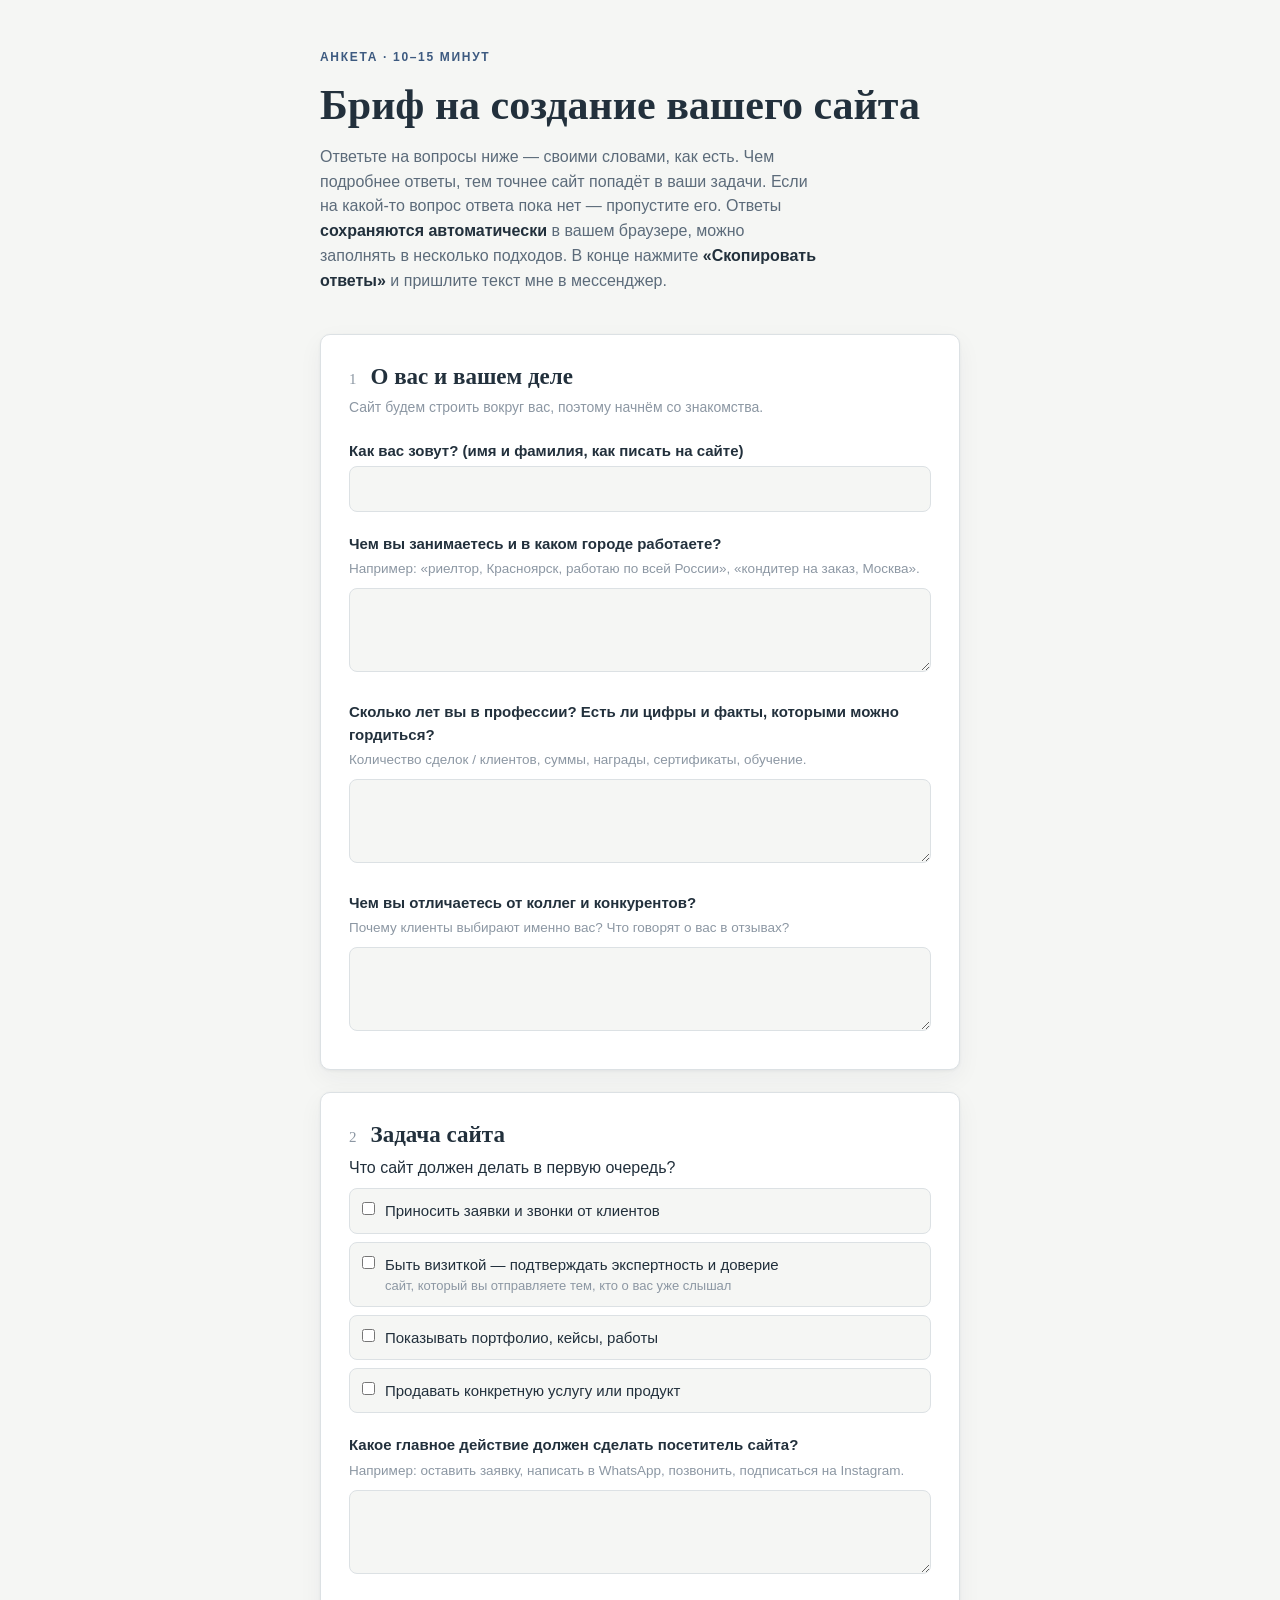
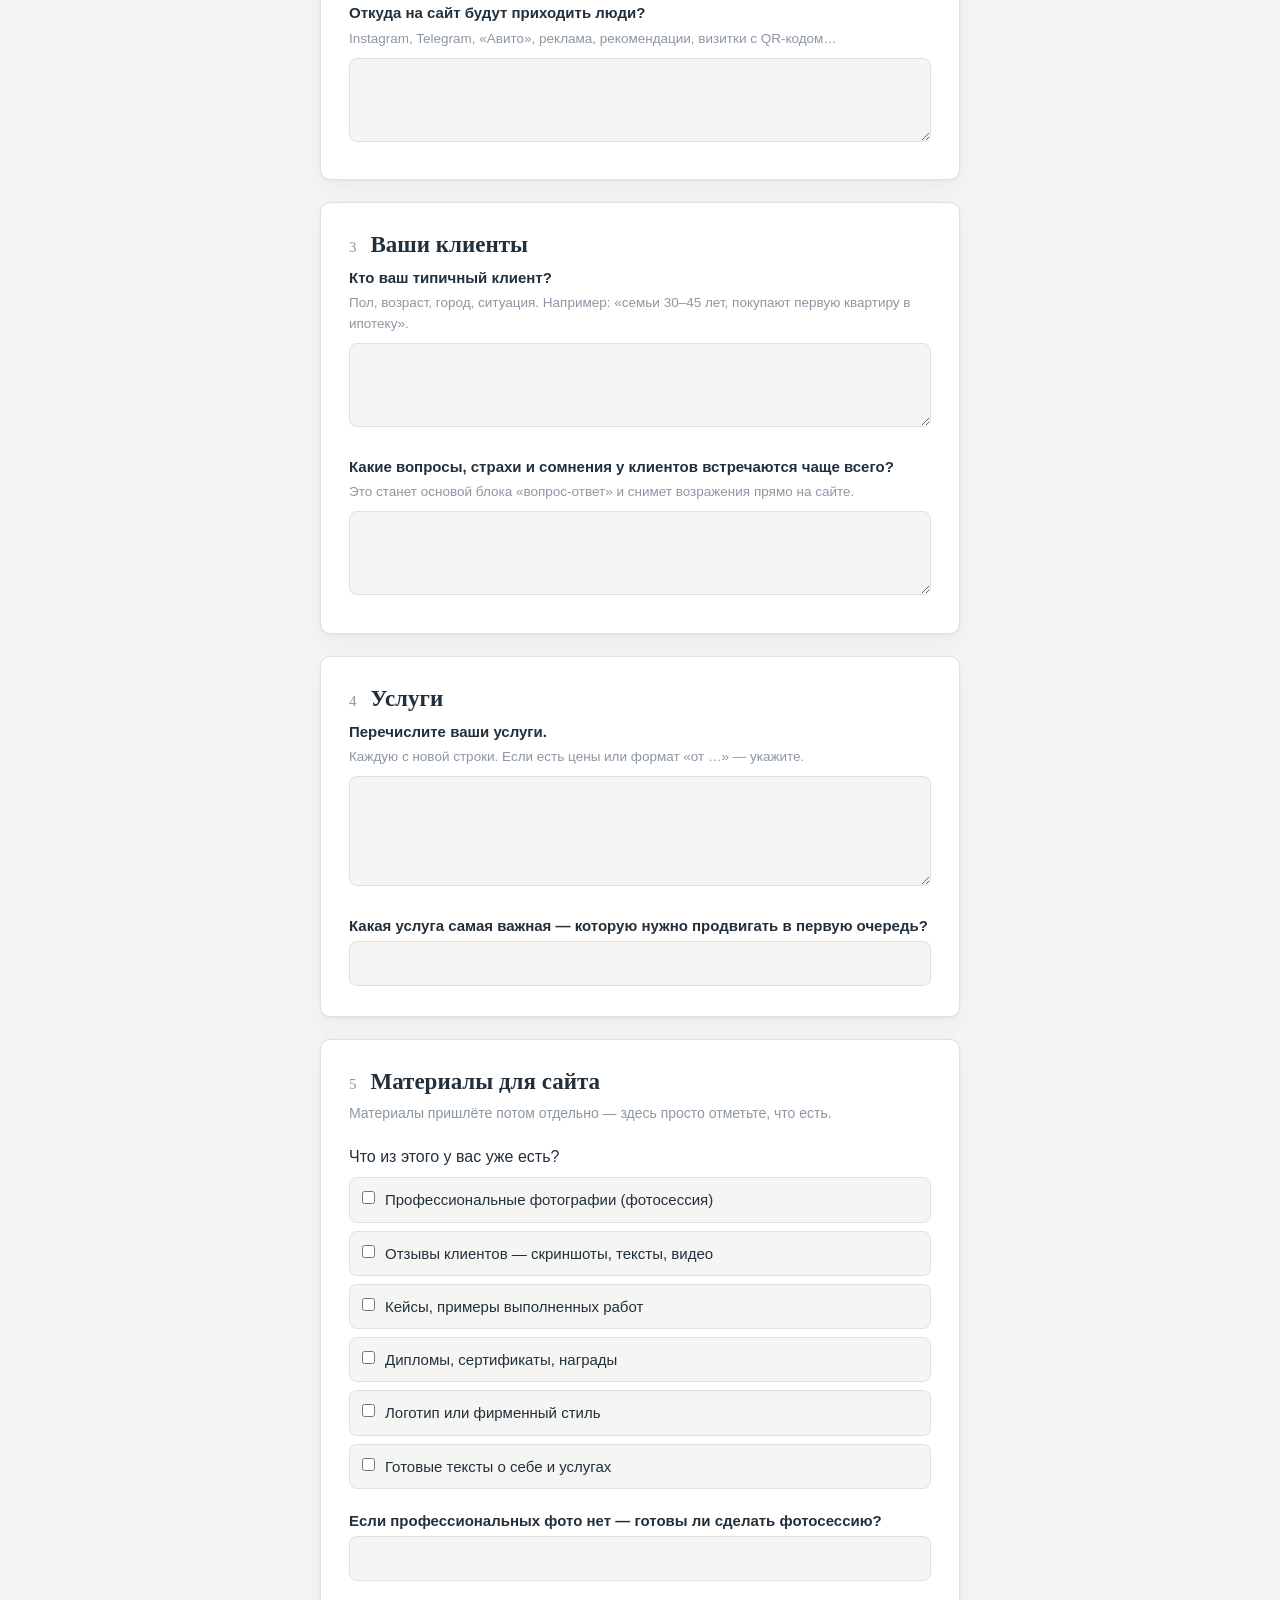
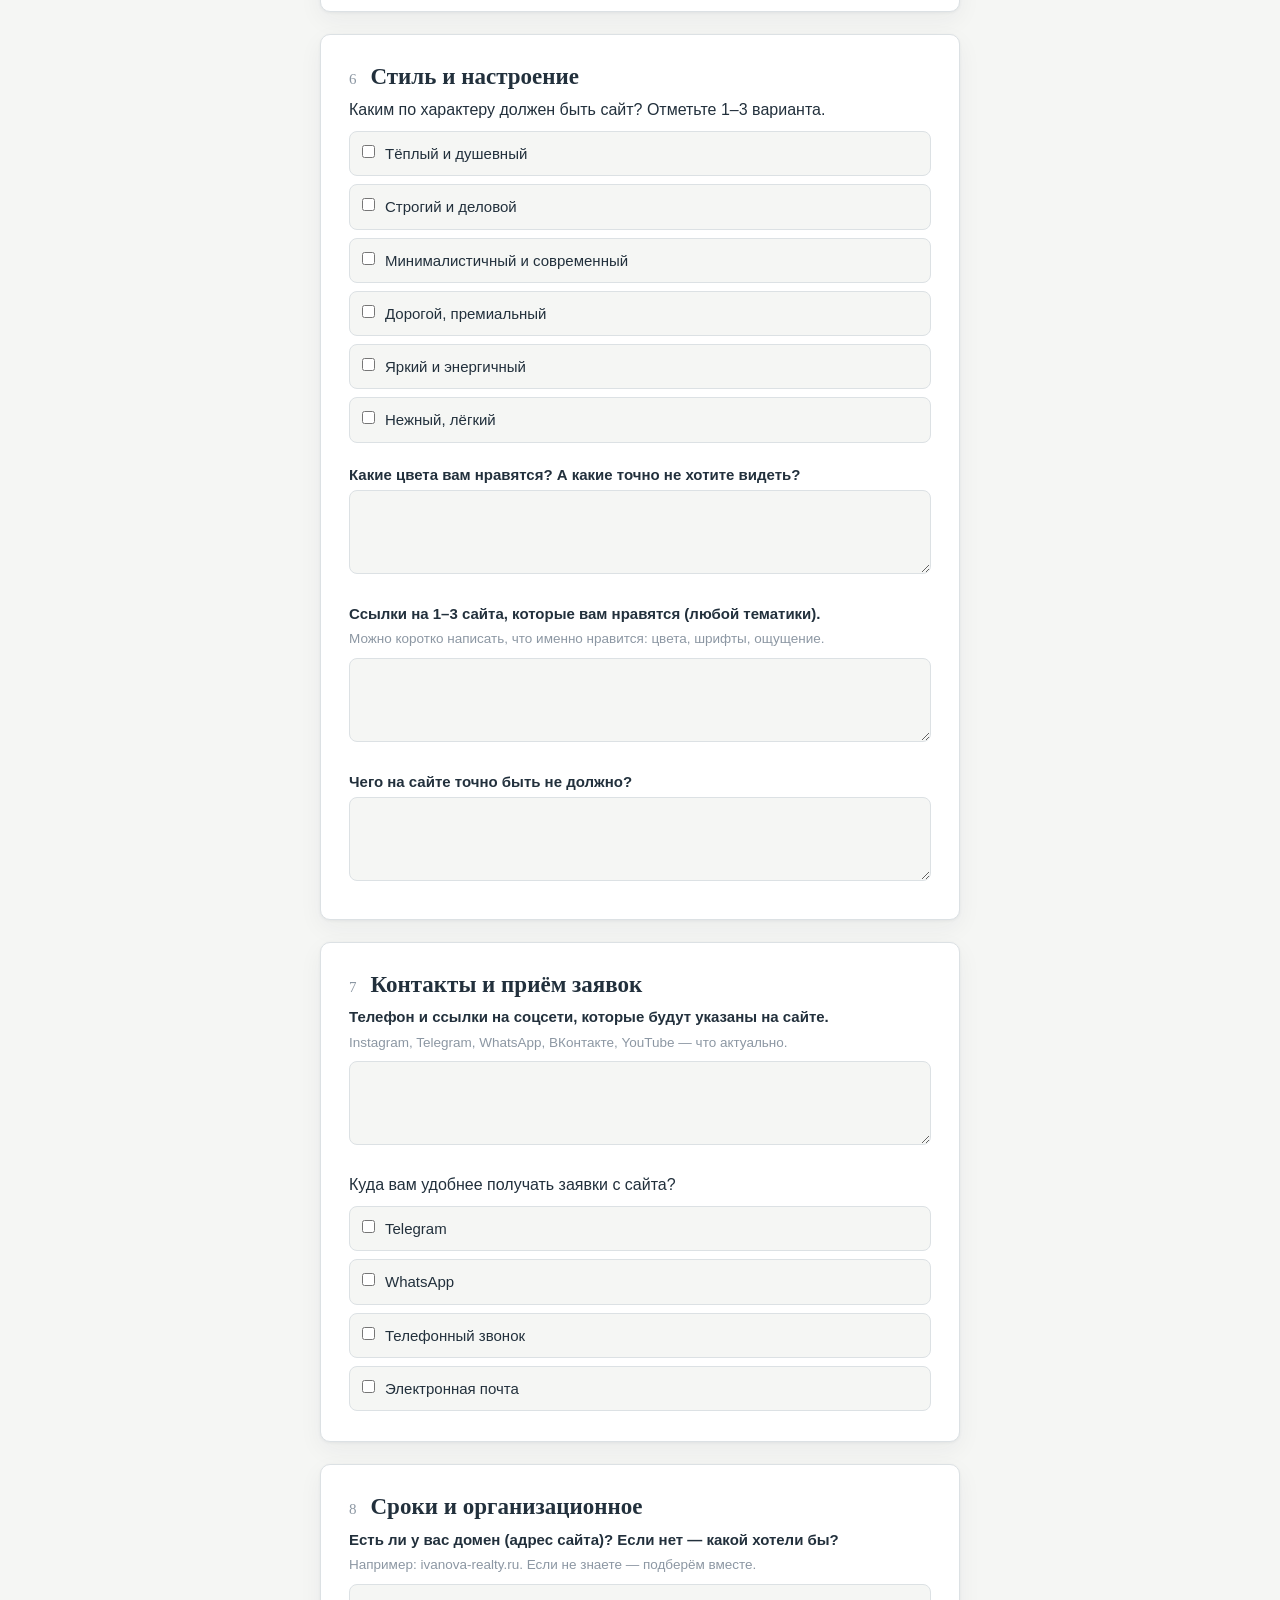
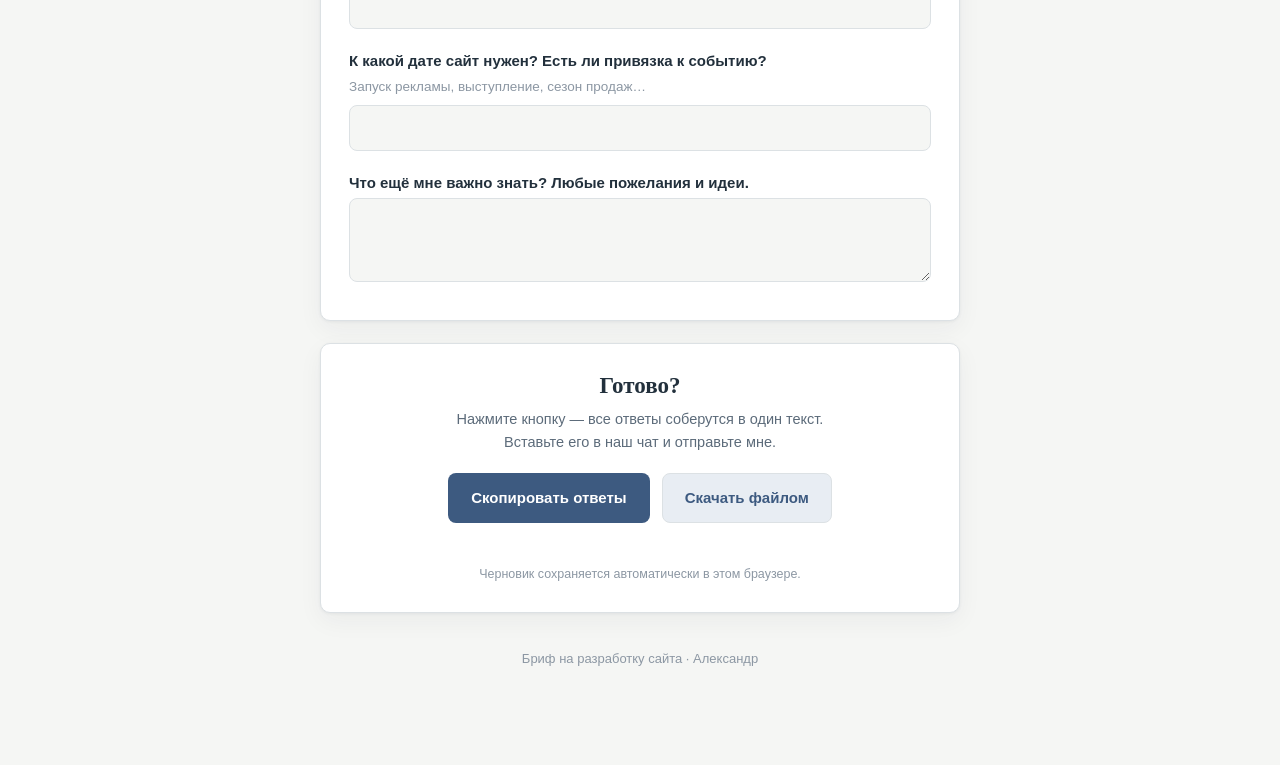
==== index.html @ 59f6ef72 "Бриф-анкета для клиентов на разработку сайта Co-Authored-By: Claude Fable 5 <noreply@anthropic.com>" ====
<!doctype html>
<html lang="ru">
<head>
<meta charset="utf-8">
<title>Бриф на создание сайта</title>
<meta name="viewport" content="width=device-width, initial-scale=1">
<style>
:root{
  --bg:#F5F6F4;
  --card:#FFFFFF;
  --ink:#22303C;
  --muted:#5C6B7A;
  --faint:#8C97A3;
  --line:#DCE1E4;
  --accent:#3D5A80;
  --accent-ink:#FFFFFF;
  --accent-soft:#E8EDF3;
  --ok:#2E7D5B;
  --shadow:0 1px 3px rgba(34,48,60,.06),0 8px 24px rgba(34,48,60,.05);
}
@media (prefers-color-scheme: dark){
  :root{
    --bg:#171C22;
    --card:#1F262E;
    --ink:#E8ECEF;
    --muted:#A8B3BD;
    --faint:#76828E;
    --line:#333D47;
    --accent:#7FA3CC;
    --accent-ink:#14202E;
    --accent-soft:#26313D;
    --ok:#5BBd93;
    --shadow:0 1px 3px rgba(0,0,0,.3),0 8px 24px rgba(0,0,0,.25);
  }
}
:root[data-theme="light"]{
  --bg:#F5F6F4; --card:#FFFFFF; --ink:#22303C; --muted:#5C6B7A; --faint:#8C97A3;
  --line:#DCE1E4; --accent:#3D5A80; --accent-ink:#FFFFFF; --accent-soft:#E8EDF3;
  --ok:#2E7D5B; --shadow:0 1px 3px rgba(34,48,60,.06),0 8px 24px rgba(34,48,60,.05);
}
:root[data-theme="dark"]{
  --bg:#171C22; --card:#1F262E; --ink:#E8ECEF; --muted:#A8B3BD; --faint:#76828E;
  --line:#333D47; --accent:#7FA3CC; --accent-ink:#14202E; --accent-soft:#26313D;
  --ok:#5BBD93; --shadow:0 1px 3px rgba(0,0,0,.3),0 8px 24px rgba(0,0,0,.25);
}
*{box-sizing:border-box}
body{
  background:var(--bg); color:var(--ink);
  font-family:"Avenir Next","Helvetica Neue",Helvetica,Arial,sans-serif;
  font-size:16px; line-height:1.55; margin:0;
  -webkit-font-smoothing:antialiased;
}
.wrap{max-width:680px; margin:0 auto; padding:48px 20px 96px}
header.hero{margin-bottom:40px}
.eyebrow{
  font-size:12px; letter-spacing:.14em; text-transform:uppercase;
  color:var(--accent); font-weight:600; margin-bottom:14px;
}
h1{
  font-family:"Palatino Linotype",Palatino,Georgia,serif;
  font-size:clamp(30px,6vw,42px); font-weight:600; line-height:1.15;
  margin:0 0 16px; text-wrap:balance;
}
.lead{color:var(--muted); max-width:56ch; margin:0}
.lead b{color:var(--ink); font-weight:600}
section.card{
  background:var(--card); border:1px solid var(--line); border-radius:10px;
  box-shadow:var(--shadow); padding:28px 28px 30px; margin-bottom:22px;
}
.sec-head{display:flex; align-items:baseline; gap:14px; margin-bottom:6px}
.sec-num{
  font-family:"Palatino Linotype",Palatino,Georgia,serif;
  font-size:15px; color:var(--faint); font-variant-numeric:tabular-nums; flex:none;
}
h2{
  font-family:"Palatino Linotype",Palatino,Georgia,serif;
  font-size:23px; font-weight:600; margin:0; line-height:1.25; text-wrap:balance;
}
.sec-note{color:var(--faint); font-size:14px; margin:0 0 20px}
.q{margin-bottom:20px}
.q:last-child{margin-bottom:0}
label.q-label{display:block; font-weight:600; font-size:15px; margin-bottom:4px}
.hint{color:var(--faint); font-size:13.5px; margin:0 0 8px}
input[type=text], textarea{
  width:100%; border:1px solid var(--line); border-radius:8px;
  background:var(--bg); color:var(--ink);
  font:inherit; font-size:15px; padding:10px 12px;
}
textarea{min-height:84px; resize:vertical}
input[type=text]:focus, textarea:focus{
  outline:2px solid var(--accent); outline-offset:-1px; border-color:var(--accent);
}
.choices{display:flex; flex-direction:column; gap:8px; margin-top:8px}
.choice{
  display:flex; align-items:flex-start; gap:10px; cursor:pointer;
  border:1px solid var(--line); border-radius:8px; padding:10px 12px;
  background:var(--bg); font-size:15px;
}
.choice:hover{border-color:var(--accent)}
.choice input{margin:3px 0 0; accent-color:var(--accent); flex:none}
.choice input:focus-visible{outline:2px solid var(--accent); outline-offset:2px}
.choice span small{display:block; color:var(--faint); font-size:13px}
.actions{
  background:var(--card); border:1px solid var(--line); border-radius:10px;
  box-shadow:var(--shadow); padding:28px; text-align:center;
}
.actions h2{margin-bottom:8px}
.actions p{color:var(--muted); font-size:14.5px; max-width:48ch; margin:0 auto 20px}
.btn-row{display:flex; gap:12px; justify-content:center; flex-wrap:wrap}
button{
  font:inherit; font-size:15px; font-weight:600; cursor:pointer;
  border-radius:8px; padding:12px 22px; border:1px solid transparent;
}
button:focus-visible{outline:2px solid var(--accent); outline-offset:2px}
.btn-primary{background:var(--accent); color:var(--accent-ink)}
.btn-primary:hover{filter:brightness(1.08)}
.btn-secondary{background:var(--accent-soft); color:var(--accent); border-color:var(--line)}
.btn-secondary:hover{border-color:var(--accent)}
#status{min-height:22px; margin-top:14px; font-size:14px; color:var(--ok); font-weight:600}
.autosave{color:var(--faint); font-size:12.5px; margin-top:6px}
footer{color:var(--faint); font-size:13px; text-align:center; margin-top:36px}
@media (prefers-reduced-motion: no-preference){
  .choice, button, input[type=text], textarea{transition:border-color .15s, filter .15s}
}
</style>
</head>
<body><div class="wrap">
<header class="hero">
  <div class="eyebrow">Анкета · 10–15 минут</div>
  <h1>Бриф на создание вашего сайта</h1>
  <p class="lead">Ответьте на вопросы ниже — своими словами, как есть. Чем подробнее ответы, тем точнее сайт попадёт в ваши задачи. Если на какой-то вопрос ответа пока нет — пропустите его. Ответы <b>сохраняются автоматически</b> в вашем браузере, можно заполнять в несколько подходов. В конце нажмите <b>«Скопировать ответы»</b> и пришлите текст мне в мессенджер.</p>
</header>

<form id="brief">

<section class="card" data-title="О вас и вашем деле">
  <div class="sec-head"><span class="sec-num">1</span><h2>О вас и вашем деле</h2></div>
  <p class="sec-note">Сайт будем строить вокруг вас, поэтому начнём со знакомства.</p>
  <div class="q">
    <label class="q-label" for="f1">Как вас зовут? (имя и фамилия, как писать на сайте)</label>
    <input type="text" id="f1" data-q="Имя и фамилия">
  </div>
  <div class="q">
    <label class="q-label" for="f2">Чем вы занимаетесь и в каком городе работаете?</label>
    <p class="hint">Например: «риелтор, Красноярск, работаю по всей России», «кондитер на заказ, Москва».</p>
    <textarea id="f2" data-q="Чем занимаетесь, город"></textarea>
  </div>
  <div class="q">
    <label class="q-label" for="f3">Сколько лет вы в профессии? Есть ли цифры и факты, которыми можно гордиться?</label>
    <p class="hint">Количество сделок / клиентов, суммы, награды, сертификаты, обучение.</p>
    <textarea id="f3" data-q="Опыт, цифры, факты"></textarea>
  </div>
  <div class="q">
    <label class="q-label" for="f4">Чем вы отличаетесь от коллег и конкурентов?</label>
    <p class="hint">Почему клиенты выбирают именно вас? Что говорят о вас в отзывах?</p>
    <textarea id="f4" data-q="Отличия от конкурентов"></textarea>
  </div>
</section>

<section class="card" data-title="Задача сайта">
  <div class="sec-head"><span class="sec-num">2</span><h2>Задача сайта</h2></div>
  <div class="q">
    <span class="q-label">Что сайт должен делать в первую очередь?</span>
    <div class="choices" data-q="Главная задача сайта" data-group="goal">
      <label class="choice"><input type="checkbox" value="Приносить заявки и звонки от клиентов"><span>Приносить заявки и звонки от клиентов</span></label>
      <label class="choice"><input type="checkbox" value="Быть визиткой — подтверждать экспертность и доверие"><span>Быть визиткой — подтверждать экспертность и доверие<small>сайт, который вы отправляете тем, кто о вас уже слышал</small></span></label>
      <label class="choice"><input type="checkbox" value="Показывать портфолио / кейсы / работы"><span>Показывать портфолио, кейсы, работы</span></label>
      <label class="choice"><input type="checkbox" value="Продавать конкретную услугу или продукт"><span>Продавать конкретную услугу или продукт</span></label>
    </div>
  </div>
  <div class="q">
    <label class="q-label" for="f5">Какое главное действие должен сделать посетитель сайта?</label>
    <p class="hint">Например: оставить заявку, написать в WhatsApp, позвонить, подписаться на Instagram.</p>
    <textarea id="f5" data-q="Целевое действие посетителя"></textarea>
  </div>
  <div class="q">
    <label class="q-label" for="f6">Откуда на сайт будут приходить люди?</label>
    <p class="hint">Instagram, Telegram, «Авито», реклама, рекомендации, визитки с QR-кодом…</p>
    <textarea id="f6" data-q="Источники трафика"></textarea>
  </div>
</section>

<section class="card" data-title="Ваши клиенты">
  <div class="sec-head"><span class="sec-num">3</span><h2>Ваши клиенты</h2></div>
  <div class="q">
    <label class="q-label" for="f7">Кто ваш типичный клиент?</label>
    <p class="hint">Пол, возраст, город, ситуация. Например: «семьи 30–45 лет, покупают первую квартиру в ипотеку».</p>
    <textarea id="f7" data-q="Типичный клиент"></textarea>
  </div>
  <div class="q">
    <label class="q-label" for="f8">Какие вопросы, страхи и сомнения у клиентов встречаются чаще всего?</label>
    <p class="hint">Это станет основой блока «вопрос-ответ» и снимет возражения прямо на сайте.</p>
    <textarea id="f8" data-q="Частые вопросы и страхи клиентов"></textarea>
  </div>
</section>

<section class="card" data-title="Услуги">
  <div class="sec-head"><span class="sec-num">4</span><h2>Услуги</h2></div>
  <div class="q">
    <label class="q-label" for="f9">Перечислите ваши услуги.</label>
    <p class="hint">Каждую с новой строки. Если есть цены или формат «от …» — укажите.</p>
    <textarea id="f9" data-q="Список услуг" style="min-height:110px"></textarea>
  </div>
  <div class="q">
    <label class="q-label" for="f10">Какая услуга самая важная — которую нужно продвигать в первую очередь?</label>
    <input type="text" id="f10" data-q="Приоритетная услуга">
  </div>
</section>

<section class="card" data-title="Материалы для сайта">
  <div class="sec-head"><span class="sec-num">5</span><h2>Материалы для сайта</h2></div>
  <p class="sec-note">Материалы пришлёте потом отдельно — здесь просто отметьте, что есть.</p>
  <div class="q">
    <span class="q-label">Что из этого у вас уже есть?</span>
    <div class="choices" data-q="Какие материалы есть" data-group="materials">
      <label class="choice"><input type="checkbox" value="Профессиональные фотографии (фотосессия)"><span>Профессиональные фотографии (фотосессия)</span></label>
      <label class="choice"><input type="checkbox" value="Отзывы клиентов (скриншоты, тексты, видео)"><span>Отзывы клиентов — скриншоты, тексты, видео</span></label>
      <label class="choice"><input type="checkbox" value="Кейсы / примеры выполненных работ"><span>Кейсы, примеры выполненных работ</span></label>
      <label class="choice"><input type="checkbox" value="Дипломы, сертификаты, награды"><span>Дипломы, сертификаты, награды</span></label>
      <label class="choice"><input type="checkbox" value="Логотип или фирменный стиль"><span>Логотип или фирменный стиль</span></label>
      <label class="choice"><input type="checkbox" value="Готовые тексты о себе и услугах"><span>Готовые тексты о себе и услугах</span></label>
    </div>
  </div>
  <div class="q">
    <label class="q-label" for="f11">Если профессиональных фото нет — готовы ли сделать фотосессию?</label>
    <input type="text" id="f11" data-q="Готовность к фотосессии">
  </div>
</section>

<section class="card" data-title="Стиль и настроение">
  <div class="sec-head"><span class="sec-num">6</span><h2>Стиль и настроение</h2></div>
  <div class="q">
    <span class="q-label">Каким по характеру должен быть сайт? Отметьте 1–3 варианта.</span>
    <div class="choices" data-q="Характер и настроение сайта" data-group="mood">
      <label class="choice"><input type="checkbox" value="Тёплый и душевный"><span>Тёплый и душевный</span></label>
      <label class="choice"><input type="checkbox" value="Строгий и деловой"><span>Строгий и деловой</span></label>
      <label class="choice"><input type="checkbox" value="Минималистичный и современный"><span>Минималистичный и современный</span></label>
      <label class="choice"><input type="checkbox" value="Дорогой, премиальный"><span>Дорогой, премиальный</span></label>
      <label class="choice"><input type="checkbox" value="Яркий и энергичный"><span>Яркий и энергичный</span></label>
      <label class="choice"><input type="checkbox" value="Нежный, лёгкий"><span>Нежный, лёгкий</span></label>
    </div>
  </div>
  <div class="q">
    <label class="q-label" for="f12">Какие цвета вам нравятся? А какие точно не хотите видеть?</label>
    <textarea id="f12" data-q="Цвета: нравятся / не хочу"></textarea>
  </div>
  <div class="q">
    <label class="q-label" for="f13">Ссылки на 1–3 сайта, которые вам нравятся (любой тематики).</label>
    <p class="hint">Можно коротко написать, что именно нравится: цвета, шрифты, ощущение.</p>
    <textarea id="f13" data-q="Примеры сайтов, которые нравятся"></textarea>
  </div>
  <div class="q">
    <label class="q-label" for="f14">Чего на сайте точно быть не должно?</label>
    <textarea id="f14" data-q="Чего точно не должно быть"></textarea>
  </div>
</section>

<section class="card" data-title="Контакты и приём заявок">
  <div class="sec-head"><span class="sec-num">7</span><h2>Контакты и приём заявок</h2></div>
  <div class="q">
    <label class="q-label" for="f15">Телефон и ссылки на соцсети, которые будут указаны на сайте.</label>
    <p class="hint">Instagram, Telegram, WhatsApp, ВКонтакте, YouTube — что актуально.</p>
    <textarea id="f15" data-q="Телефон и соцсети для сайта"></textarea>
  </div>
  <div class="q">
    <span class="q-label">Куда вам удобнее получать заявки с сайта?</span>
    <div class="choices" data-q="Куда получать заявки" data-group="leads">
      <label class="choice"><input type="checkbox" value="Telegram"><span>Telegram</span></label>
      <label class="choice"><input type="checkbox" value="WhatsApp"><span>WhatsApp</span></label>
      <label class="choice"><input type="checkbox" value="Телефонный звонок"><span>Телефонный звонок</span></label>
      <label class="choice"><input type="checkbox" value="Электронная почта"><span>Электронная почта</span></label>
    </div>
  </div>
</section>

<section class="card" data-title="Сроки и организационное">
  <div class="sec-head"><span class="sec-num">8</span><h2>Сроки и организационное</h2></div>
  <div class="q">
    <label class="q-label" for="f16">Есть ли у вас домен (адрес сайта)? Если нет — какой хотели бы?</label>
    <p class="hint">Например: ivanova-realty.ru. Если не знаете — подберём вместе.</p>
    <input type="text" id="f16" data-q="Домен">
  </div>
  <div class="q">
    <label class="q-label" for="f17">К какой дате сайт нужен? Есть ли привязка к событию?</label>
    <p class="hint">Запуск рекламы, выступление, сезон продаж…</p>
    <input type="text" id="f17" data-q="Сроки">
  </div>
  <div class="q">
    <label class="q-label" for="f18">Что ещё мне важно знать? Любые пожелания и идеи.</label>
    <textarea id="f18" data-q="Дополнительные пожелания"></textarea>
  </div>
</section>

</form>

<div class="actions">
  <h2>Готово?</h2>
  <p>Нажмите кнопку — все ответы соберутся в один текст. Вставьте его в наш чат и отправьте мне.</p>
  <div class="btn-row">
    <button type="button" class="btn-primary" id="copyBtn">Скопировать ответы</button>
    <button type="button" class="btn-secondary" id="dlBtn">Скачать файлом</button>
  </div>
  <div id="status" role="status" aria-live="polite"></div>
  <div class="autosave">Черновик сохраняется автоматически в этом браузере.</div>
</div>

<footer>Бриф на разработку сайта · Александр</footer>
</div>

<script>
(function(){
  var KEY='brief-site-draft-v1';
  var form=document.getElementById('brief');
  var fields=Array.prototype.slice.call(form.querySelectorAll('input[type=text], textarea'));
  var boxes=Array.prototype.slice.call(form.querySelectorAll('input[type=checkbox]'));

  function save(){
    var data={t:{},c:{}};
    fields.forEach(function(f){ if(f.value.trim()) data.t[f.id]=f.value; });
    boxes.forEach(function(b){ if(b.checked) data.c[b.closest('.choices').dataset.group+'|'+b.value]=1; });
    try{ localStorage.setItem(KEY, JSON.stringify(data)); }catch(e){}
  }
  function load(){
    var raw; try{ raw=localStorage.getItem(KEY); }catch(e){ return; }
    if(!raw) return;
    try{
      var data=JSON.parse(raw);
      fields.forEach(function(f){ if(data.t && data.t[f.id]) f.value=data.t[f.id]; });
      boxes.forEach(function(b){
        var k=b.closest('.choices').dataset.group+'|'+b.value;
        if(data.c && data.c[k]) b.checked=true;
      });
    }catch(e){}
  }
  form.addEventListener('input', save);
  form.addEventListener('change', save);
  load();

  function collect(){
    var lines=['БРИФ НА СОЗДАНИЕ САЙТА',''];
    var sections=Array.prototype.slice.call(form.querySelectorAll('section.card'));
    sections.forEach(function(sec,i){
      var block=[];
      Array.prototype.slice.call(sec.querySelectorAll('.q')).forEach(function(q){
        var choices=q.querySelector('.choices');
        if(choices){
          var picked=Array.prototype.slice.call(choices.querySelectorAll('input:checked')).map(function(b){return b.value;});
          if(picked.length) block.push(choices.dataset.q+':\n  — '+picked.join('\n  — '));
        }else{
          var f=q.querySelector('input[type=text], textarea');
          if(f && f.value.trim()) block.push(f.dataset.q+':\n  '+f.value.trim().replace(/\n/g,'\n  '));
        }
      });
      if(block.length){
        lines.push('=== '+(i+1)+'. '+sec.dataset.title.toUpperCase()+' ===','');
        block.forEach(function(b){ lines.push(b,''); });
      }
    });
    if(lines.length<=2) return null;
    return lines.join('\n').trim();
  }

  var status=document.getElementById('status');
  function flash(msg,ok){
    status.textContent=msg;
    status.style.color=ok?'var(--ok)':'var(--accent)';
    setTimeout(function(){ status.textContent=''; }, 6000);
  }

  document.getElementById('copyBtn').addEventListener('click', function(){
    var text=collect();
    if(!text){ flash('Пока нечего копировать — заполните хотя бы один ответ.', false); return; }
    function done(){ flash('Скопировано! Теперь вставьте текст в чат и отправьте.', true); }
    function fail(){
      var ta=document.createElement('textarea');
      ta.value=text; document.body.appendChild(ta); ta.select();
      try{ document.execCommand('copy'); done(); }
      catch(e){ flash('Не получилось скопировать — нажмите «Скачать файлом».', false); }
      document.body.removeChild(ta);
    }
    if(navigator.clipboard && navigator.clipboard.writeText){
      navigator.clipboard.writeText(text).then(done, fail);
    }else{ fail(); }
  });

  document.getElementById('dlBtn').addEventListener('click', function(){
    var text=collect();
    if(!text){ flash('Пока нечего скачивать — заполните хотя бы один ответ.', false); return; }
    var blob=new Blob([text],{type:'text/plain;charset=utf-8'});
    var a=document.createElement('a');
    a.href=URL.createObjectURL(blob);
    a.download='brief-site.txt';
    document.body.appendChild(a); a.click(); document.body.removeChild(a);
    setTimeout(function(){ URL.revokeObjectURL(a.href); }, 1000);
    flash('Файл скачан — пришлите его мне в чат.', true);
  });
})();
</script>
</body>
</html>
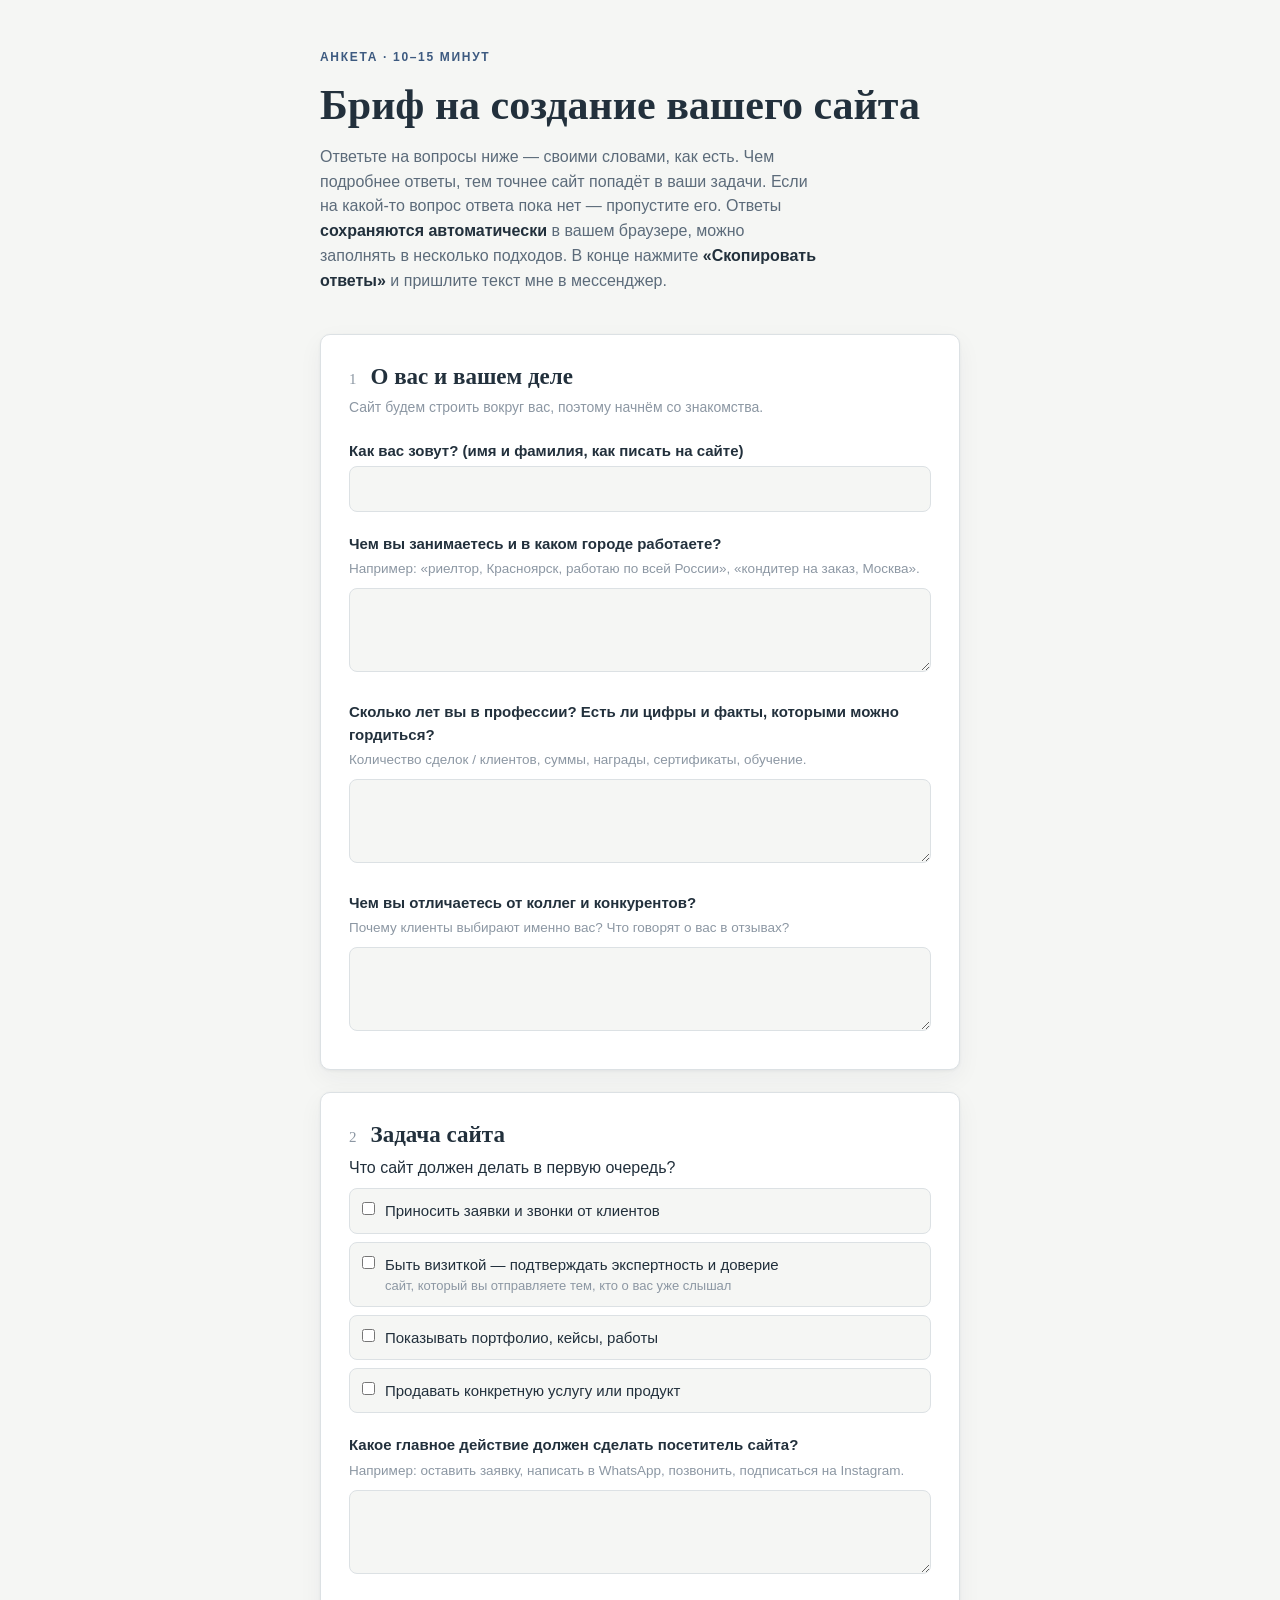
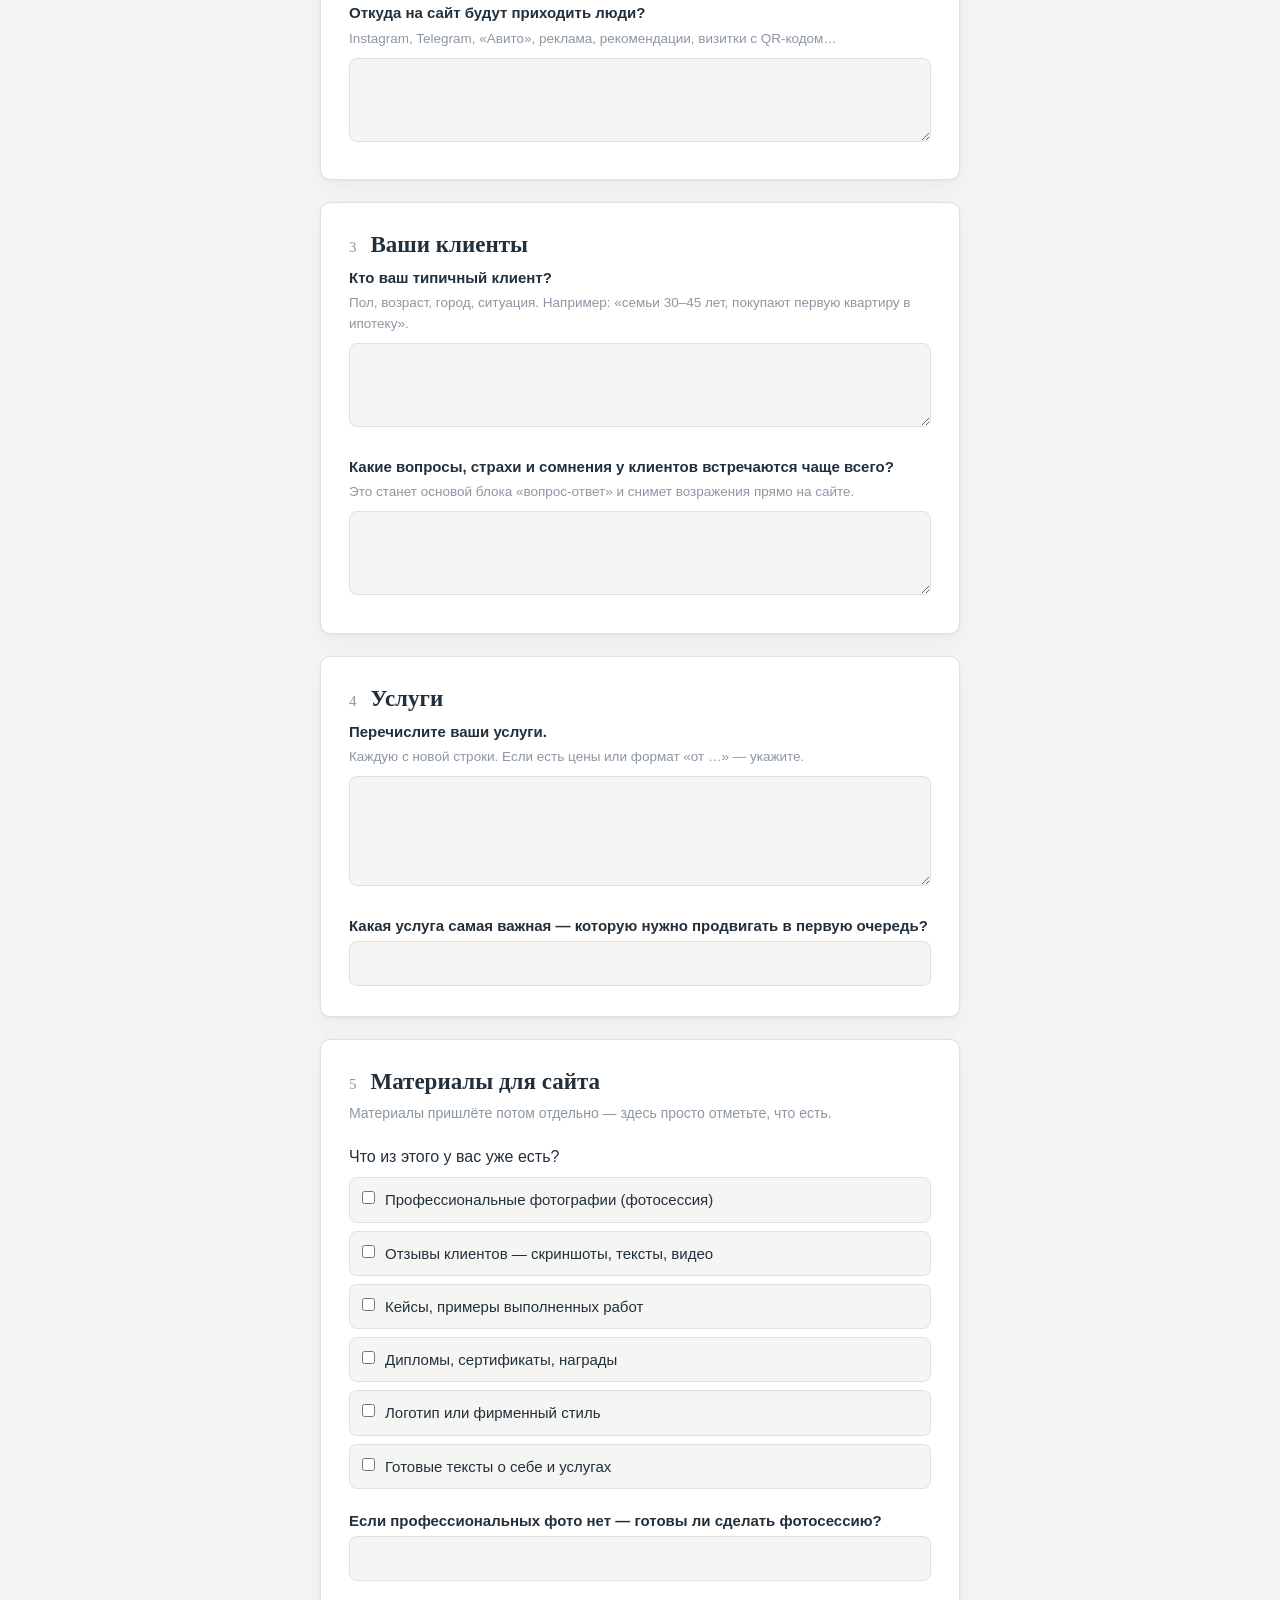
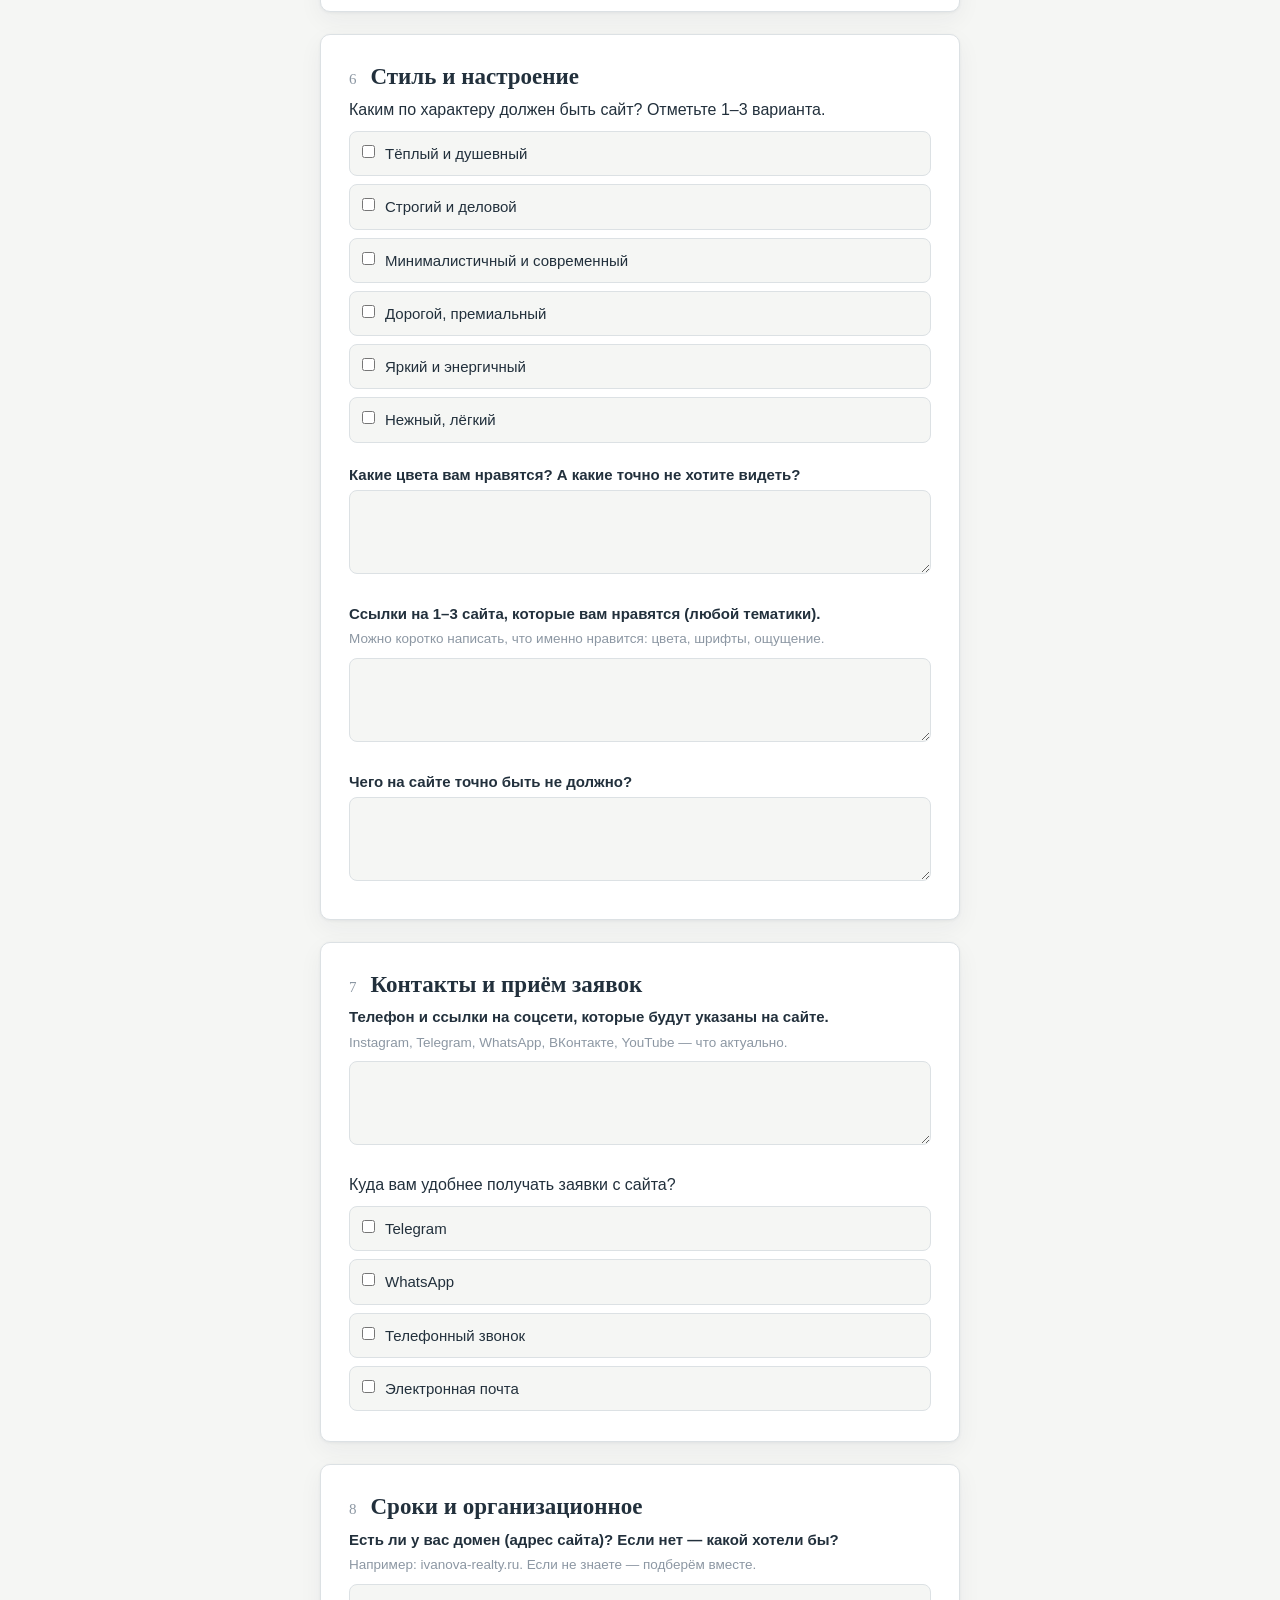
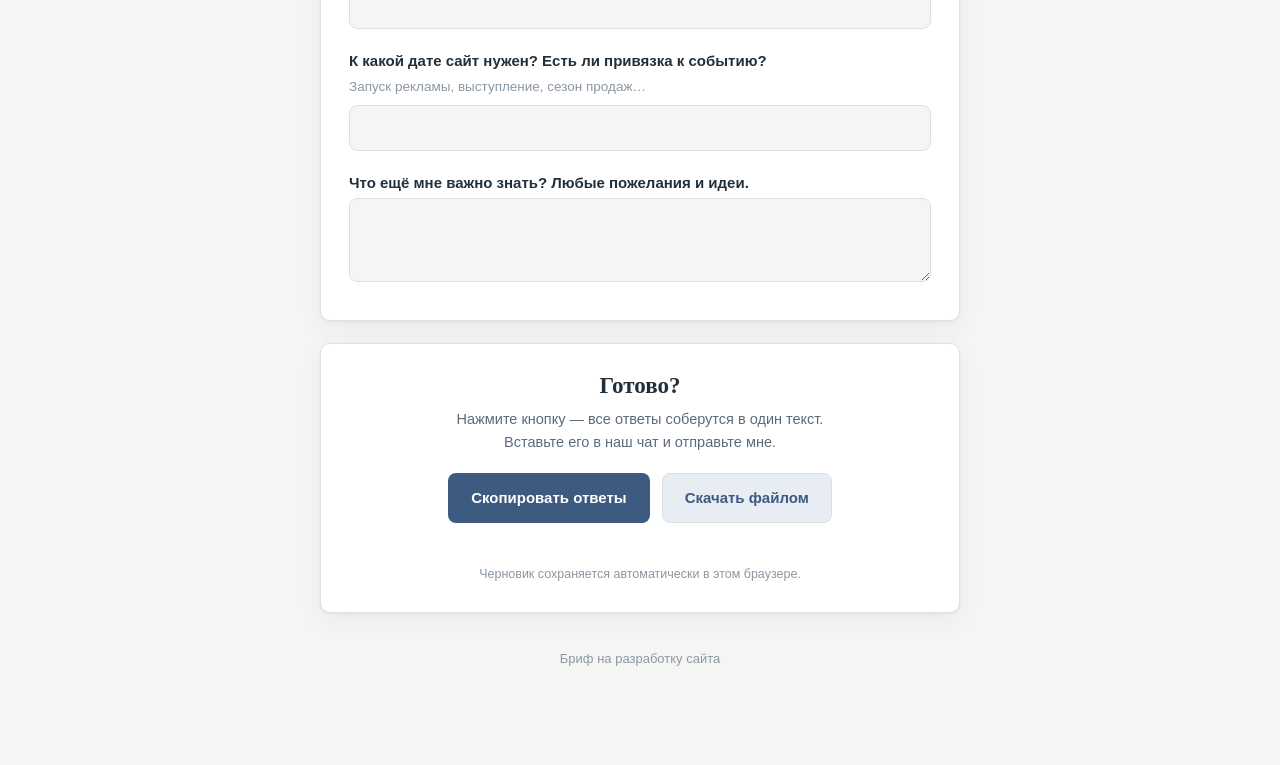
==== commit dc3dbdec: "Убрать имя из футера Co-Authored-By: Claude Fable 5 <noreply@anthropic.com>" ====
--- a/index.html
+++ b/index.html
@@ -304,7 +304,7 @@
   <div class="autosave">Черновик сохраняется автоматически в этом браузере.</div>
 </div>
 
-<footer>Бриф на разработку сайта · Александр</footer>
+<footer>Бриф на разработку сайта</footer>
 </div>
 
 <script>
